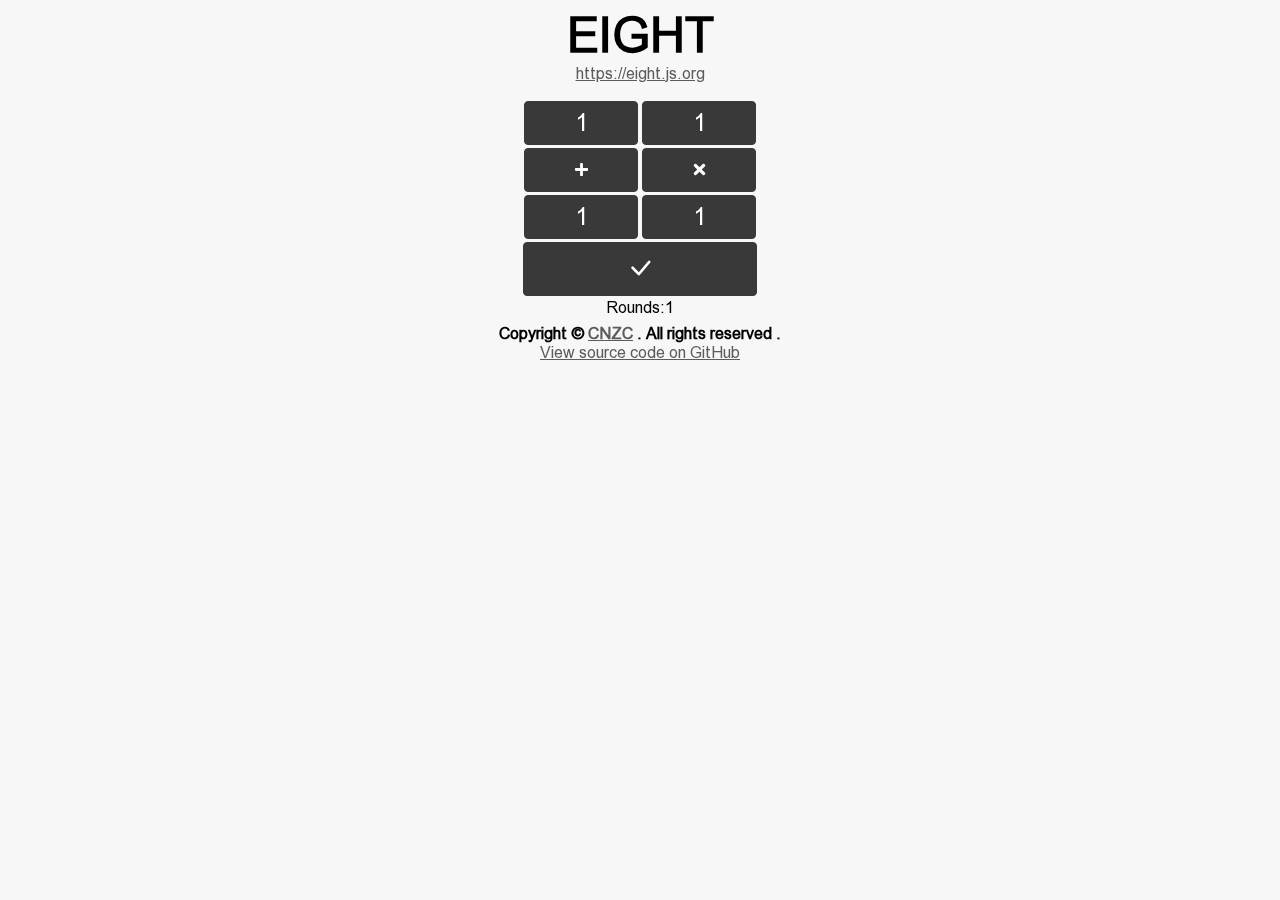
==== index.html @ 3d19d7ba "Update index.html" ====
<!DOCTYPE html>
<html>
<head>
<meta charset="utf-8">
<meta http-equiv="X-UA-Compatible" content="IE=edge">
<link rel="shortcut icon"  href="image/ico.png"/>
<meta name="viewport" content="width=device-width, initial-scale=1.0">
<title>EIGHT</title>

<link href="css/style.css" rel="stylesheet" type="text/css">
<style type="text/css">
html {
filter: progid:DXImageTransform.Microsoft.BasicImage(grayscale=1);
-webkit-filter: grayscale(100%);}
</style>
</head>
	<body>

	<div class="container-sh">
		<div class="text-center">
			
<h1 style="font-size: 48px;"><b>EIGHT</b></h1>
<a href="https://eight.js.org">https://eight.js.org<br></a>
			<br>
			<span class="btn btn-dark" style="width:15%;" id="pcl" onclick="p1()">1</span>
			<span class="btn btn-dark" style="width:15%;" id="pcr" onclick="p2()">1</span>
			<br>
			<span class="btn btn-dark" style="width:15%;" id="plus" onclick="pl()"><img src="image/plus.svg" style="margin-bottom: 1px;"></span>
			<span class="btn btn-dark" style="width:15%;" id="time" onclick="ti()"><img src="image/time.svg" style="margin-top: 1px;"></span>
			<br>
			<span class="btn btn-dark" style="width:15%;" id="youl" onclick="y1()">1</span>
			<span class="btn btn-dark" style="width:15%;" id="your" onclick="y2()">1</span>
			<br>
			<span class="btn btn-dark" style="width:33.6%;" id="ok" onclick="zok()"><img id="okimg" src="image/ok.svg" style="margin-top: 8px;"></span>
			<br>
<span>Rounds:</span><span id="round">1</span>
		<h4>Copyright © <a href="https://github.com/cnzc">CNZC</a> . All rights reserved .</h4>
		<p><a href="https://github.com/cnzc/eight">View source code on GitHub</a></p>
  <img src="image/restart.svg" style="display: none;">
	</div>
</div>
	<script src="js/eight.js"></script>
</body>
</html>
---- css/style.css ----
@font-face{
  font-family:thefont;
  src:url('../font/font.ttf')
}

body
{
  font-family: thefont;
	background-color: aliceblue
}
h1, h2, h3, h4, h5, h6{
  margin-top: 0.5rem;
  margin-bottom: 0.1rem;
}
p {
  margin-top: 0;
  margin-bottom: 0rem;
}
a {
  color: green;

}

.left1 {
width: 50%;
float: left;
	text-align: center;
}

.right1 {
width: 50%;
float: left;
	text-align: center;
}
.container {
  width: 100%;
  padding-right: 0px;
  padding-left: 0px;
  margin-right: auto;
  margin-left: auto;
}
.container-sh {
  width: 100%;
  padding-right: 0px;
  padding-left: 0px;
	max-width: 640px;
  margin-right: auto;
  margin-left: auto;
}
.text-center {
  text-align: center !important;
}
.btn {
  font-family: thefont;
  display: inline-block;
  font-weight: 400px;
  color: #212529;
  text-align: center;
  vertical-align: middle;
  cursor: pointer;
  -webkit-user-select: none;
  -moz-user-select: none;
  -ms-user-select: none;
  user-select: none;
  background-color: transparent;
  border: 1px solid transparent;
  padding: 3px 8px;
  font-size: 1.5rem;
  line-height: 1.5;
  border-radius: 0.25rem;
  transition: color 0.15s ease-in-out, background-color 0.15s ease-in-out, border-color 0.15s ease-in-out, box-shadow 0.15s ease-in-out;
  margin-top: 0;
  margin-bottom: 3px;
  transition: 0.1s all;
}
.btn:active {
  transform: scale(0.95);

}
.btn-primary {
  color: #fff;
  background-color: #007bff;
  border-color: #007bff;
}
.btn-dark {
  color: #fff;
  background-color: #343a40;
  border-color: #343a40;
}
.btn-success {
  color: #fff;
  background-color: #28a745;
  border-color: #28a745;
}
.btn:hover {
  color: #fff;
  background-color: #212529;
  text-decoration: none;
}
.btn:focus, .btn.focus {
  box-shadow: 0 0 0 0.2rem rgba(0, 0, 0, 0.25);
}
.btn-primary:hover {
  color: #fff;
  background-color: #0069d9;
  border-color: #0062cc;
}

.btn-primary:focus, .btn-primary.focus {
  box-shadow: 0 0 0 0.2rem rgba(38, 143, 255, 0.5);
}
.btn-success:hover {
  color: #fff;
  background-color: #218838;
  border-color: #1e7e34;
}

.btn-success:focus, .btn-success.focus {
  box-shadow: 0 0 0 0.2rem rgba(72, 180, 97, 0.5);
}
hr {
  border: 0.5px solid grey;	
  overflow: visible;
}
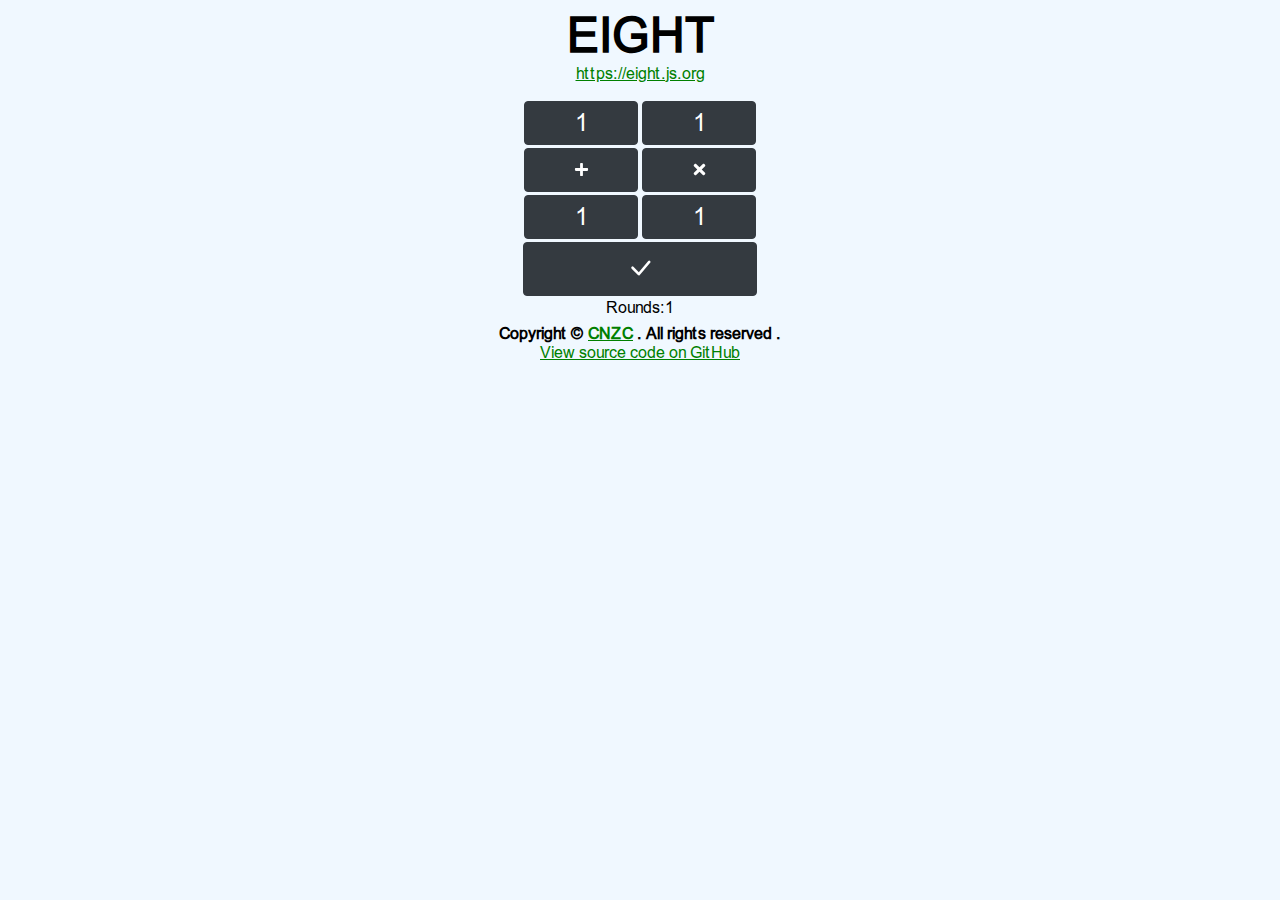
==== commit 93728ecd: "Update index.html" ====
--- a/index.html
+++ b/index.html
@@ -8,11 +8,6 @@
 <title>EIGHT</title>
 
 <link href="css/style.css" rel="stylesheet" type="text/css">
-<style type="text/css">
-html {
-filter: progid:DXImageTransform.Microsoft.BasicImage(grayscale=1);
--webkit-filter: grayscale(100%);}
-</style>
 </head>
 	<body>
 
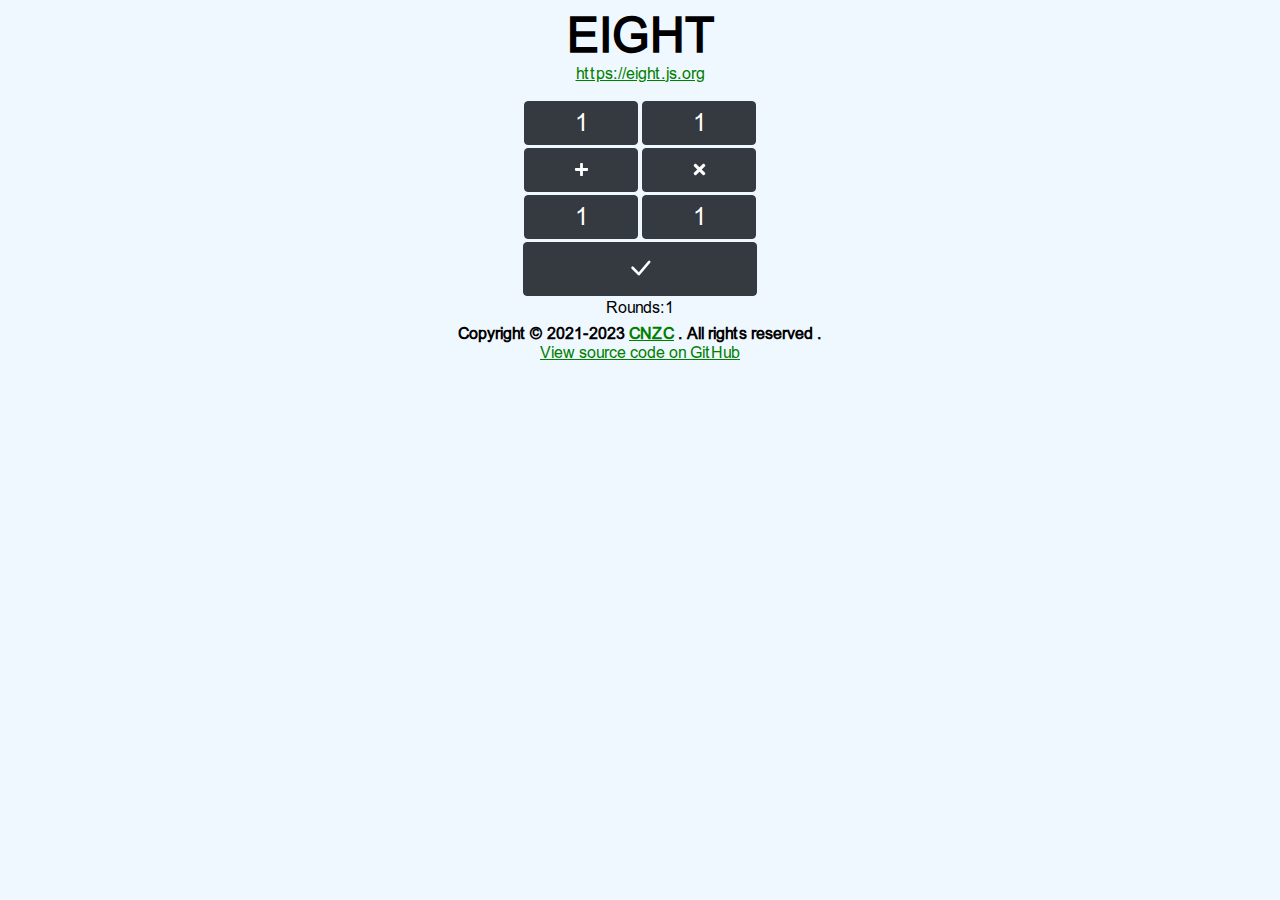
==== commit 8dda24e3: "Update index.html" ====
--- a/index.html
+++ b/index.html
@@ -29,7 +29,7 @@
 			<span class="btn btn-dark" style="width:33.6%;" id="ok" onclick="zok()"><img id="okimg" src="image/ok.svg" style="margin-top: 8px;"></span>
 			<br>
 <span>Rounds:</span><span id="round">1</span>
-		<h4>Copyright © <a href="https://github.com/cnzc">CNZC</a> . All rights reserved .</h4>
+		<h4>Copyright © 2021-2023 <a href="https://github.com/cnzc">CNZC</a> . All rights reserved .</h4>
 		<p><a href="https://github.com/cnzc/eight">View source code on GitHub</a></p>
   <img src="image/restart.svg" style="display: none;">
 	</div>
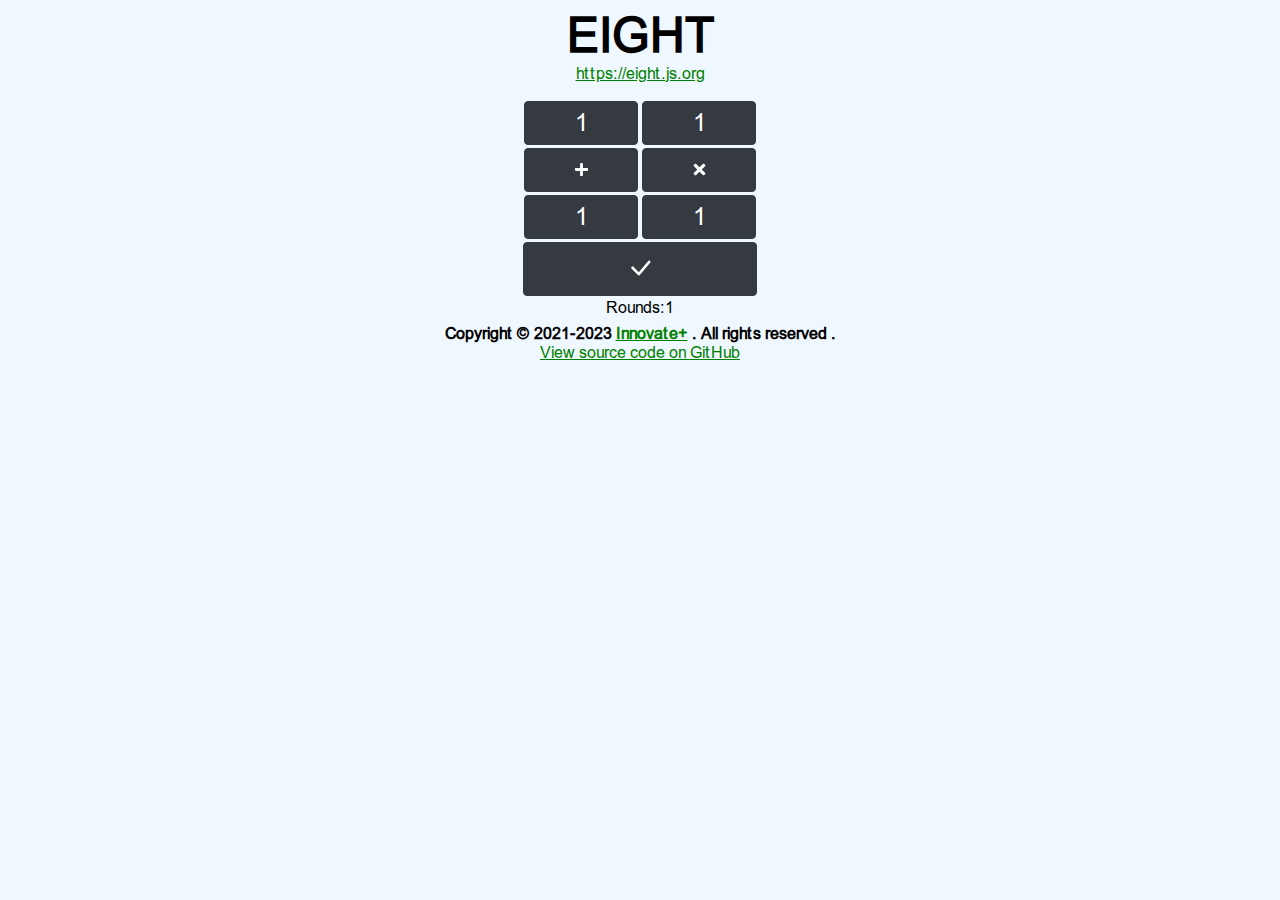
==== commit c3336bc3: "Update index.html" ====
--- a/index.html
+++ b/index.html
@@ -29,8 +29,8 @@
 			<span class="btn btn-dark" style="width:33.6%;" id="ok" onclick="zok()"><img id="okimg" src="image/ok.svg" style="margin-top: 8px;"></span>
 			<br>
 <span>Rounds:</span><span id="round">1</span>
-		<h4>Copyright © 2021-2023 <a href="https://github.com/cnzc">CNZC</a> . All rights reserved .</h4>
-		<p><a href="https://github.com/cnzc/eight">View source code on GitHub</a></p>
+		<h4>Copyright © 2021-2023 <a href="https://github.com/innovateplus">Innovate+</a> . All rights reserved .</h4>
+		<p><a href="https://github.com/innovateplus/eight">View source code on GitHub</a></p>
   <img src="image/restart.svg" style="display: none;">
 	</div>
 </div>
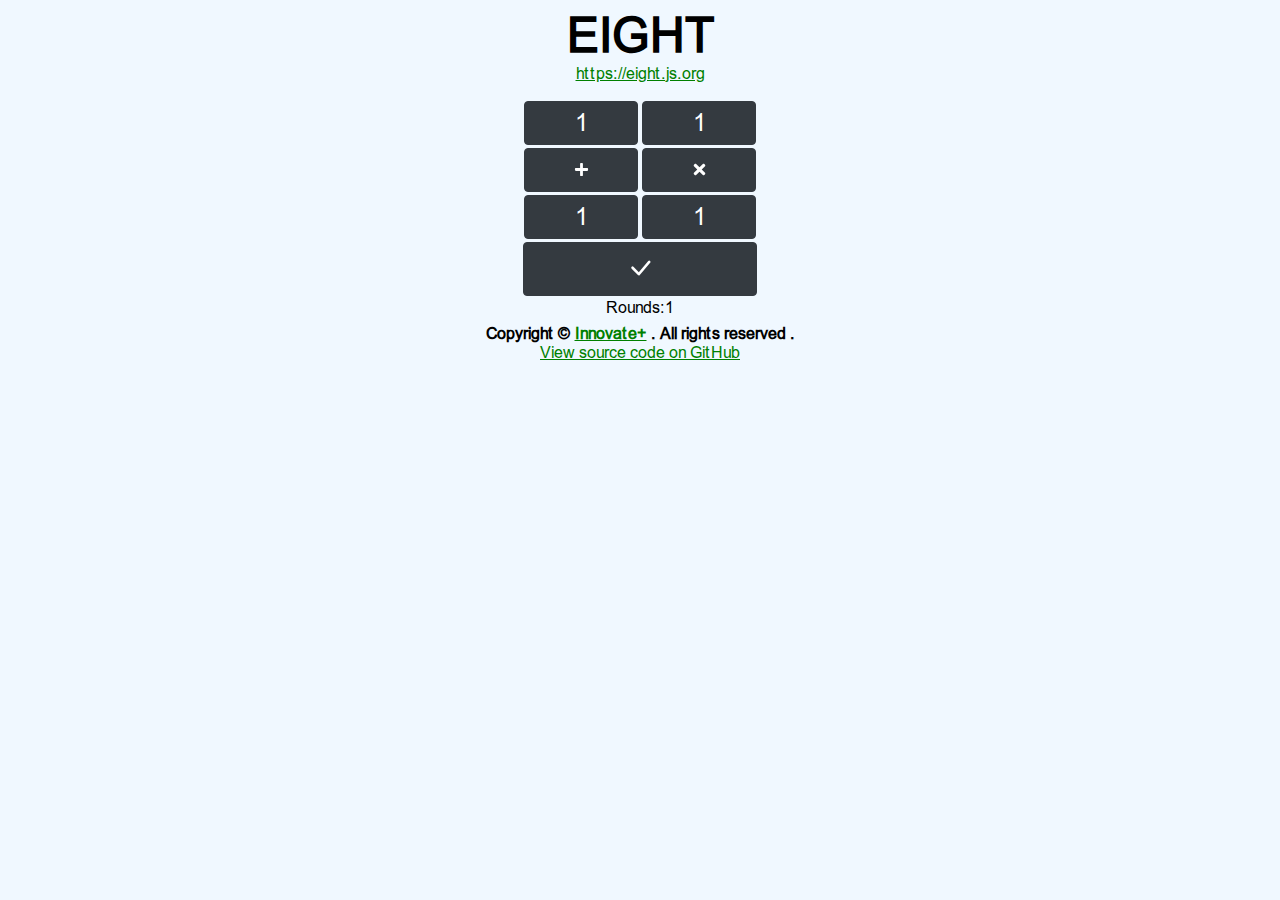
==== commit 6c2480c2: "Update index.html" ====
--- a/index.html
+++ b/index.html
@@ -29,7 +29,7 @@
 			<span class="btn btn-dark" style="width:33.6%;" id="ok" onclick="zok()"><img id="okimg" src="image/ok.svg" style="margin-top: 8px;"></span>
 			<br>
 <span>Rounds:</span><span id="round">1</span>
-		<h4>Copyright © 2021-2023 <a href="https://github.com/innovateplus">Innovate+</a> . All rights reserved .</h4>
+		<h4>Copyright © <a href="https://github.com/innovateplus">Innovate+</a> . All rights reserved .</h4>
 		<p><a href="https://github.com/innovateplus/eight">View source code on GitHub</a></p>
   <img src="image/restart.svg" style="display: none;">
 	</div>
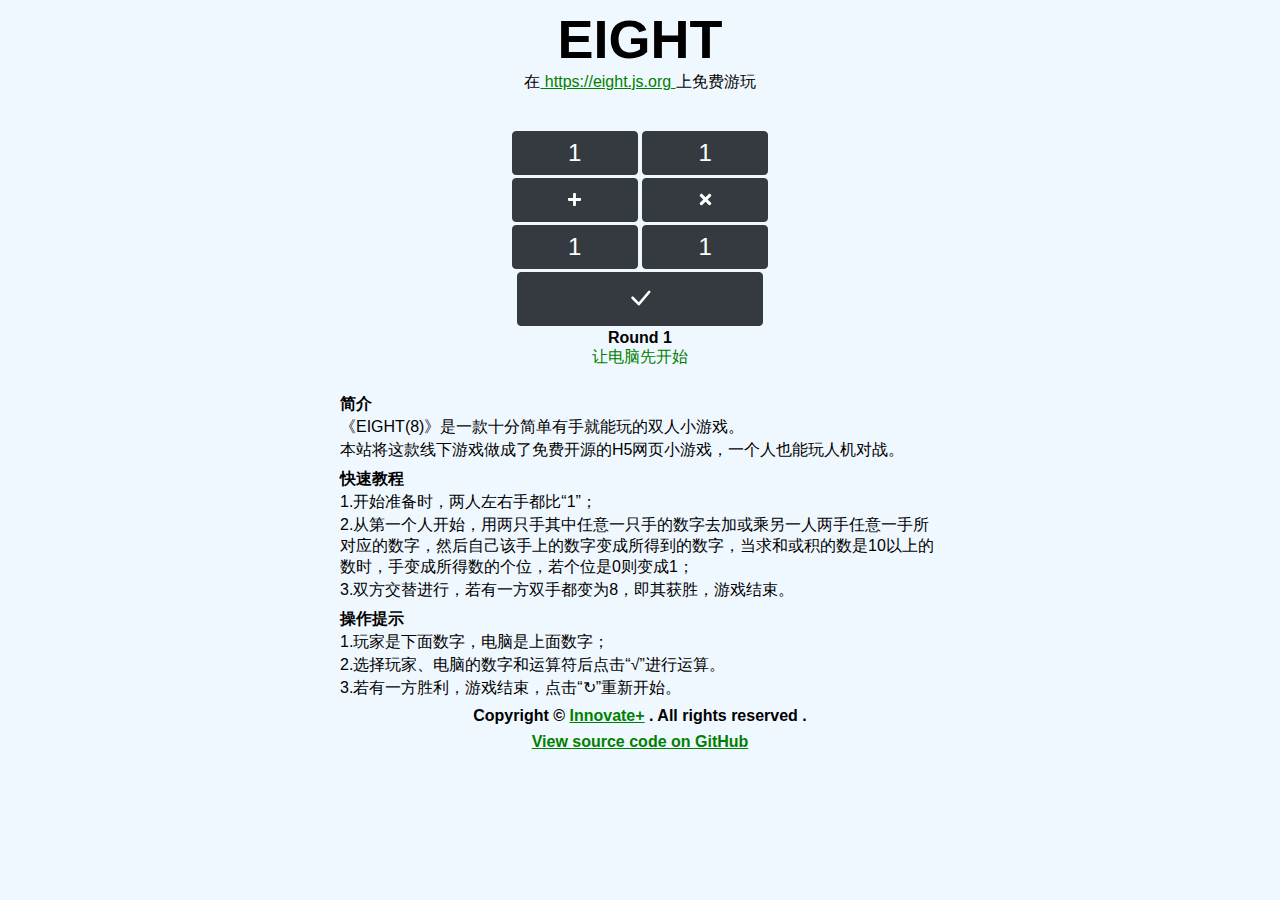
==== commit 367e00f7: "Add files via upload" ====
--- a/index.html
+++ b/index.html
@@ -14,23 +14,37 @@
 	<div class="container-sh">
 		<div class="text-center">
 			
-<h1 style="font-size: 48px;"><b>EIGHT</b></h1>
-<a href="https://eight.js.org">https://eight.js.org<br></a>
+<h1 style="font-size: 54px;"><b>EIGHT</b></h1>
+<p>在<a href="https://eight.js.org"> https://eight.js.org </a>上免费游玩</p><br>
 			<br>
-			<span class="btn btn-dark" style="width:15%;" id="pcl" onclick="p1()">1</span>
-			<span class="btn btn-dark" style="width:15%;" id="pcr" onclick="p2()">1</span>
+			<span class="btn btn-dark" style="width:18%;" id="pcl" onclick="p1()">1</span>
+			<span class="btn btn-dark" style="width:18%;" id="pcr" onclick="p2()">1</span>
 			<br>
-			<span class="btn btn-dark" style="width:15%;" id="plus" onclick="pl()"><img src="image/plus.svg" style="margin-bottom: 1px;"></span>
-			<span class="btn btn-dark" style="width:15%;" id="time" onclick="ti()"><img src="image/time.svg" style="margin-top: 1px;"></span>
+			<span class="btn btn-dark" style="width:18%;" id="plus" onclick="pl()"><img src="image/plus.svg" style="margin-bottom: 1px;"></span>
+			<span class="btn btn-dark" style="width:18%;" id="time" onclick="ti()"><img src="image/time.svg" style="margin-top: 1px;"></span>
 			<br>
-			<span class="btn btn-dark" style="width:15%;" id="youl" onclick="y1()">1</span>
-			<span class="btn btn-dark" style="width:15%;" id="your" onclick="y2()">1</span>
+			<span class="btn btn-dark" style="width:18%;" id="youl" onclick="y1()">1</span>
+			<span class="btn btn-dark" style="width:18%;" id="your" onclick="y2()">1</span>
 			<br>
-			<span class="btn btn-dark" style="width:33.6%;" id="ok" onclick="zok()"><img id="okimg" src="image/ok.svg" style="margin-top: 8px;"></span>
+			<span class="btn btn-dark" style="width:38%;" id="ok" onclick="zok()"><img id="okimg" src="image/ok.svg" style="margin-top: 8px;"></span>
 			<br>
-<span>Rounds:</span><span id="round">1</span>
+<strong><span>Round</span> <span id="round">1</span></strong><br>
+<a id="pcf" onclick="pcfirst()" style="display: block;cursor: pointer;">让电脑先开始</a>
+</div><br>
+    <h4>简介</h4>
+	<p>  《EIGHT(8)》是一款十分简单有手就能玩的双人小游戏。</p>
+	<p>  本站将这款线下游戏做成了免费开源的H5网页小游戏，一个人也能玩人机对战。</p>
+	<h4>快速教程</h4>
+	<p>  1.开始准备时，两人左右手都比“1”；</p>
+	<p>  2.从第一个人开始，用两只手其中任意一只手的数字去加或乘另一人两手任意一手所对应的数字，然后自己该手上的数字变成所得到的数字，当求和或积的数是10以上的数时，手变成所得数的个位，若个位是0则变成1；</p>
+	<p>  3.双方交替进行，若有一方双手都变为8，即其获胜，游戏结束。</p>
+	<h4>操作提示</h4>
+	<p>  1.玩家是下面数字，电脑是上面数字；</p>
+	<p>  2.选择玩家、电脑的数字和运算符后点击“√”进行运算。</p>
+	<p>  3.若有一方胜利，游戏结束，点击“↻”重新开始。</p>
+	<div class="text-center">
 		<h4>Copyright © <a href="https://github.com/innovateplus">Innovate+</a> . All rights reserved .</h4>
-		<p><a href="https://github.com/innovateplus/eight">View source code on GitHub</a></p>
+		<h4><a href="https://github.com/innovateplus/eight">View source code on GitHub</a></h4>
   <img src="image/restart.svg" style="display: none;">
 	</div>
 </div>
--- a/css/style.css
+++ b/css/style.css
@@ -1,24 +1,21 @@
-@font-face{
-  font-family:thefont;
-  src:url('../font/font.ttf')
-}
-
+@import url('https://fonts.googleapis.cn/css2?family=Ubuntu&display=swap');
 body
 {
-  font-family: thefont;
+  font-family: 'Ubuntu', sans-serif;
 	background-color: aliceblue
 }
 h1, h2, h3, h4, h5, h6{
+  font-family: 'Ubuntu', sans-serif;
   margin-top: 0.5rem;
   margin-bottom: 0.1rem;
 }
-p {
-  margin-top: 0;
-  margin-bottom: 0rem;
+p ,span {
+  margin-top: 2px;
+  margin-bottom: 2px;
 }
 a {
+  font-family: 'Ubuntu', sans-serif;
   color: green;
-
 }
 
 .left1 {
@@ -43,7 +40,7 @@
   width: 100%;
   padding-right: 0px;
   padding-left: 0px;
-	max-width: 640px;
+	max-width: 600px;
   margin-right: auto;
   margin-left: auto;
 }
@@ -51,9 +48,10 @@
   text-align: center !important;
 }
 .btn {
-  font-family: thefont;
+  font-family: 'Ubuntu', sans-serif;
   display: inline-block;
   font-weight: 400px;
+  font-size: larger;
   color: #212529;
   text-align: center;
   vertical-align: middle;
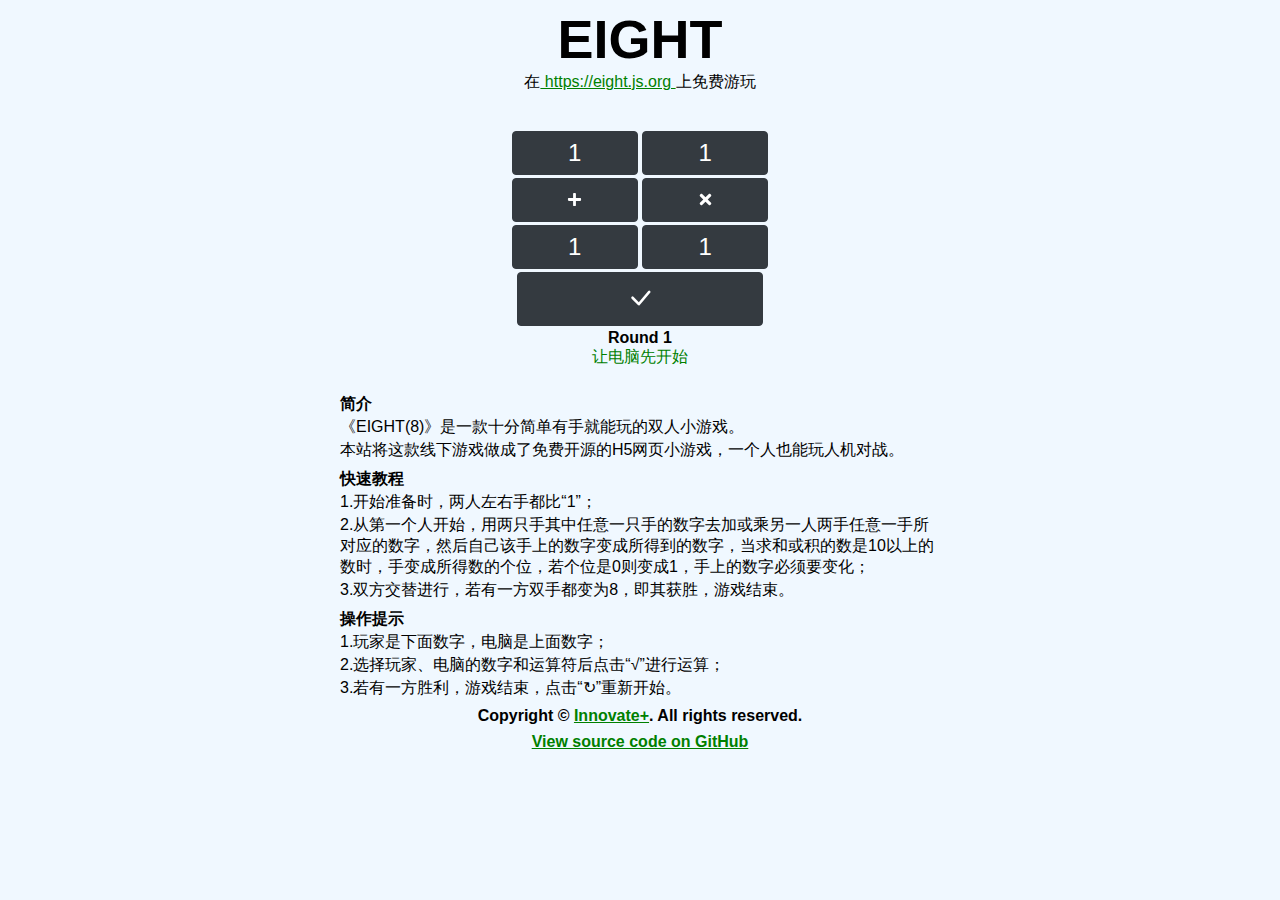
==== commit d5bf71df: "Add files via upload" ====
--- a/index.html
+++ b/index.html
@@ -36,14 +36,14 @@
 	<p>  本站将这款线下游戏做成了免费开源的H5网页小游戏，一个人也能玩人机对战。</p>
 	<h4>快速教程</h4>
 	<p>  1.开始准备时，两人左右手都比“1”；</p>
-	<p>  2.从第一个人开始，用两只手其中任意一只手的数字去加或乘另一人两手任意一手所对应的数字，然后自己该手上的数字变成所得到的数字，当求和或积的数是10以上的数时，手变成所得数的个位，若个位是0则变成1；</p>
+	<p>  2.从第一个人开始，用两只手其中任意一只手的数字去加或乘另一人两手任意一手所对应的数字，然后自己该手上的数字变成所得到的数字，当求和或积的数是10以上的数时，手变成所得数的个位，若个位是0则变成1，手上的数字必须要变化；</p>
 	<p>  3.双方交替进行，若有一方双手都变为8，即其获胜，游戏结束。</p>
 	<h4>操作提示</h4>
 	<p>  1.玩家是下面数字，电脑是上面数字；</p>
-	<p>  2.选择玩家、电脑的数字和运算符后点击“√”进行运算。</p>
+	<p>  2.选择玩家、电脑的数字和运算符后点击“√”进行运算；</p>
 	<p>  3.若有一方胜利，游戏结束，点击“↻”重新开始。</p>
 	<div class="text-center">
-		<h4>Copyright © <a href="https://github.com/innovateplus">Innovate+</a> . All rights reserved .</h4>
+		<h4>Copyright © <a href="https://github.com/innovateplus">Innovate+</a>. All rights reserved.</h4>
 		<h4><a href="https://github.com/innovateplus/eight">View source code on GitHub</a></h4>
   <img src="image/restart.svg" style="display: none;">
 	</div>
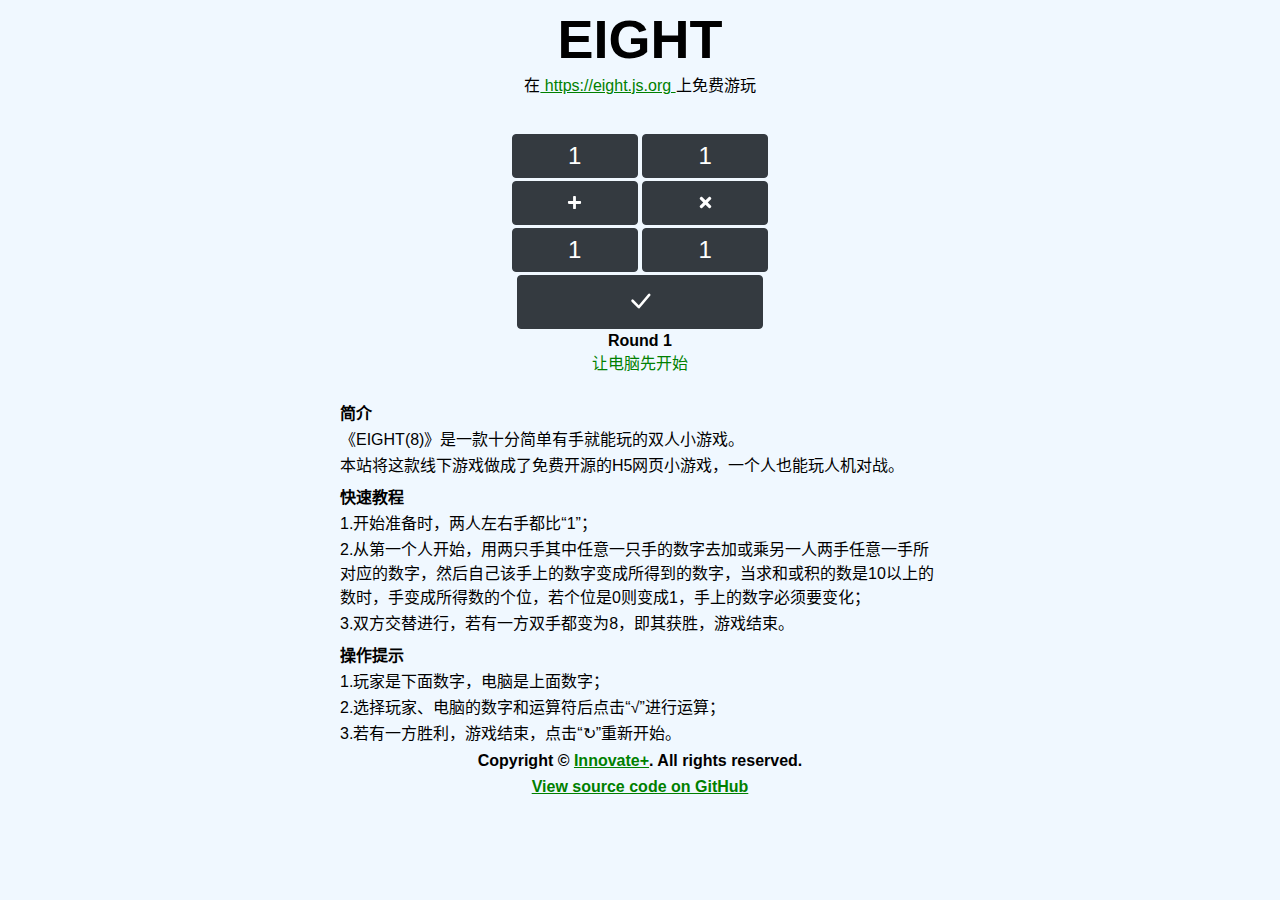
==== commit 01f9c578: "updated number notes" ====
--- a/index.html
+++ b/index.html
@@ -1,12 +1,11 @@
 <!DOCTYPE html>
-<html>
+<html lang="zh-CN">
 <head>
 <meta charset="utf-8">
 <meta http-equiv="X-UA-Compatible" content="IE=edge">
 <link rel="shortcut icon"  href="image/ico.png"/>
 <meta name="viewport" content="width=device-width, initial-scale=1.0">
 <title>EIGHT</title>
-
 <link href="css/style.css" rel="stylesheet" type="text/css">
 </head>
 	<body>
@@ -15,21 +14,28 @@
 		<div class="text-center">
 			
 <h1 style="font-size: 54px;"><b>EIGHT</b></h1>
-<p>在<a href="https://eight.js.org"> https://eight.js.org </a>上免费游玩</p><br>
+			<p>在<a href="https://eight.js.org"> https://eight.js.org </a>上免费游玩</p><br>
+
 			<br>
-			<span class="btn btn-dark" style="width:18%;" id="pcl" onclick="p1()">1</span>
-			<span class="btn btn-dark" style="width:18%;" id="pcr" onclick="p2()">1</span>
+			<span id="pcltip" class="tips">+?</span>
+			<span class="btn btn-dark" style="width:18%;position: relative;" id="pcl" onclick="p1()">1</span>
+			<span class="btn btn-dark" style="width:18%;position: relative;" id="pcr" onclick="p2()">1</span>
+			<span id="pcrtip" class="tips">+?</span>
 			<br>
-			<span class="btn btn-dark" style="width:18%;" id="plus" onclick="pl()"><img src="image/plus.svg" style="margin-bottom: 1px;"></span>
-			<span class="btn btn-dark" style="width:18%;" id="time" onclick="ti()"><img src="image/time.svg" style="margin-top: 1px;"></span>
+			<span class="btn btn-dark" style="width:18%;position: relative;" id="plus" onclick="pl()"><img src="image/plus.svg" style="margin-bottom: 1px;"></span>
+			<span class="btn btn-dark" style="width:18%;position: relative;" id="time" onclick="ti()"><img src="image/time.svg" style="margin-top: 1px;"></span>
 			<br>
-			<span class="btn btn-dark" style="width:18%;" id="youl" onclick="y1()">1</span>
-			<span class="btn btn-dark" style="width:18%;" id="your" onclick="y2()">1</span>
+			<span id="youltip" class="tips">+?</span>
+			<span class="btn btn-dark" style="width:18%;position: relative;" id="youl" onclick="y1()">1</span>
+			<span class="btn btn-dark" style="width:18%;position: relative;" id="your" onclick="y2()">1</span>
+			<span id="yourtip" class="tips">+?</span>
 			<br>
 			<span class="btn btn-dark" style="width:38%;" id="ok" onclick="zok()"><img id="okimg" src="image/ok.svg" style="margin-top: 8px;"></span>
 			<br>
 <strong><span>Round</span> <span id="round">1</span></strong><br>
 <a id="pcf" onclick="pcfirst()" style="display: block;cursor: pointer;">让电脑先开始</a>
+
+
 </div><br>
     <h4>简介</h4>
 	<p>  《EIGHT(8)》是一款十分简单有手就能玩的双人小游戏。</p>
--- a/css/style.css
+++ b/css/style.css
@@ -120,3 +120,23 @@
   border: 0.5px solid grey;	
   overflow: visible;
 }
+
+.tips {
+  display: inline-block;
+  opacity: 0;
+  text-align: center;
+  min-width: 20px;
+  min-height: 15px;
+  background-color: gray;
+  border-radius: 0.25rem;
+  font-size: smaller;
+  vertical-align: middle;
+  cursor: default;
+  -webkit-user-select: none;
+  -moz-user-select: none;
+  -ms-user-select: none;
+  user-select: none;
+  color: white;
+  margin: 0px;
+  padding: 3px 5px;
+}